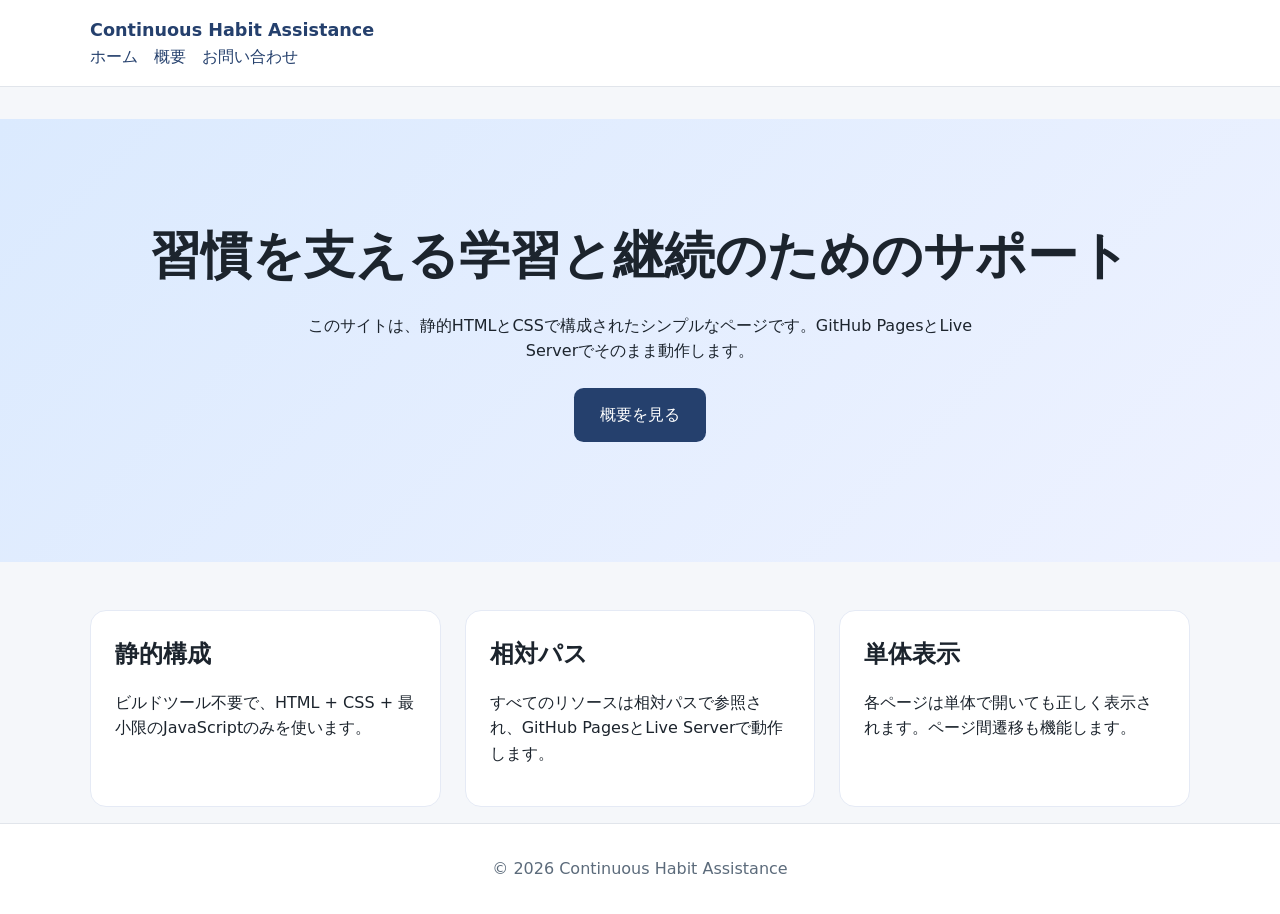
==== index.html @ 5aac6d76 "Add initial static site per README spec HTML + CSS と最小限の JS のみで構成される静的サイトの初期実装。 ホーム/概要/お問い合わせの 3 ページ" ====
<!DOCTYPE html>
<html lang="ja">
<head>
  <meta charset="UTF-8" />
  <meta name="viewport" content="width=device-width, initial-scale=1.0" />
  <title>Continuous Habit Assistance</title>
  <link rel="stylesheet" href="assets/css/style.css" />
</head>
<body>
  <header class="site-header">
    <div class="container">
      <a href="index.html" class="brand">Continuous Habit Assistance</a>
      <nav aria-label="サイト内ナビゲーション">
        <ul class="site-nav">
          <li><a href="index.html">ホーム</a></li>
          <li><a href="about.html">概要</a></li>
          <li><a href="contact.html">お問い合わせ</a></li>
        </ul>
      </nav>
    </div>
  </header>

  <main>
    <section class="hero">
      <div class="container">
        <h1>習慣を支える学習と継続のためのサポート</h1>
        <p>このサイトは、静的HTMLとCSSで構成されたシンプルなページです。GitHub PagesとLive Serverでそのまま動作します。</p>
        <p><a class="button" href="about.html">概要を見る</a></p>
      </div>
    </section>

    <section class="features container">
      <article>
        <h2>静的構成</h2>
        <p>ビルドツール不要で、HTML + CSS + 最小限のJavaScriptのみを使います。</p>
      </article>
      <article>
        <h2>相対パス</h2>
        <p>すべてのリソースは相対パスで参照され、GitHub PagesとLive Serverで動作します。</p>
      </article>
      <article>
        <h2>単体表示</h2>
        <p>各ページは単体で開いても正しく表示されます。ページ間遷移も機能します。</p>
      </article>
    </section>
  </main>

  <footer>
    <div class="container">
      <p>&copy; 2026 Continuous Habit Assistance</p>
    </div>
  </footer>

  <script src="assets/js/main.js"></script>
</body>
</html>
---- assets/css/style.css ----
/* 共通スタイル */
:root {
  color-scheme: light;
  font-family: "Segoe UI", system-ui, sans-serif;
  line-height: 1.6;
  background-color: #f5f7fa;
  color: #1c242d;
}

* {
  box-sizing: border-box;
}

body {
  margin: 0;
}

img,
svg {
  max-width: 100%;
  height: auto;
}

.container {
  width: min(1100px, calc(100% - 2rem));
  margin: 0 auto;
  padding: 1rem 0;
}

.site-header {
  background-color: #ffffff;
  border-bottom: 1px solid #e1e5eb;
}

.brand {
  display: inline-block;
  font-weight: 700;
  text-decoration: none;
  color: #25406d;
  font-size: 1.1rem;
}

.site-nav {
  list-style: none;
  display: flex;
  gap: 1rem;
  margin: 0;
  padding: 0;
}

.site-nav a {
  text-decoration: none;
  color: #25406d;
}

.site-nav a:hover,
.site-nav a:focus-visible {
  text-decoration: underline;
}

.hero {
  background: linear-gradient(135deg, #dbeafe 0%, #eef2ff 100%);
  padding: 5rem 0;
  text-align: center;
}

.hero h1 {
  margin: 0 0 1rem;
  font-size: clamp(2rem, 4vw, 3.5rem);
}

.hero p {
  margin: 0 auto 1.5rem;
  max-width: 44rem;
}

.button {
  display: inline-block;
  padding: 0.9rem 1.6rem;
  background-color: #25406d;
  color: #ffffff;
  border-radius: 0.6rem;
  text-decoration: none;
}

.button:hover,
.button:focus-visible {
  background-color: #1b3255;
}

.features {
  display: grid;
  gap: 1.5rem;
  grid-template-columns: repeat(auto-fit, minmax(220px, 1fr));
}

.features article {
  background-color: #ffffff;
  padding: 1.5rem;
  border-radius: 1rem;
  border: 1px solid #e5eaf5;
}

footer {
  background-color: #ffffff;
  border-top: 1px solid #e1e5eb;
}

footer p {
  margin: 0;
  padding: 1rem 0;
  text-align: center;
  color: #5c6b7b;
}

main section {
  margin-block: 2rem;
}

h1,
h2,
p,
ul,
address {
  margin: 0 0 1rem;
}

ul {
  padding-left: 1.25rem;
}

@media (max-width: 640px) {
  .site-nav {
    flex-direction: column;
    gap: 0.75rem;
  }
}
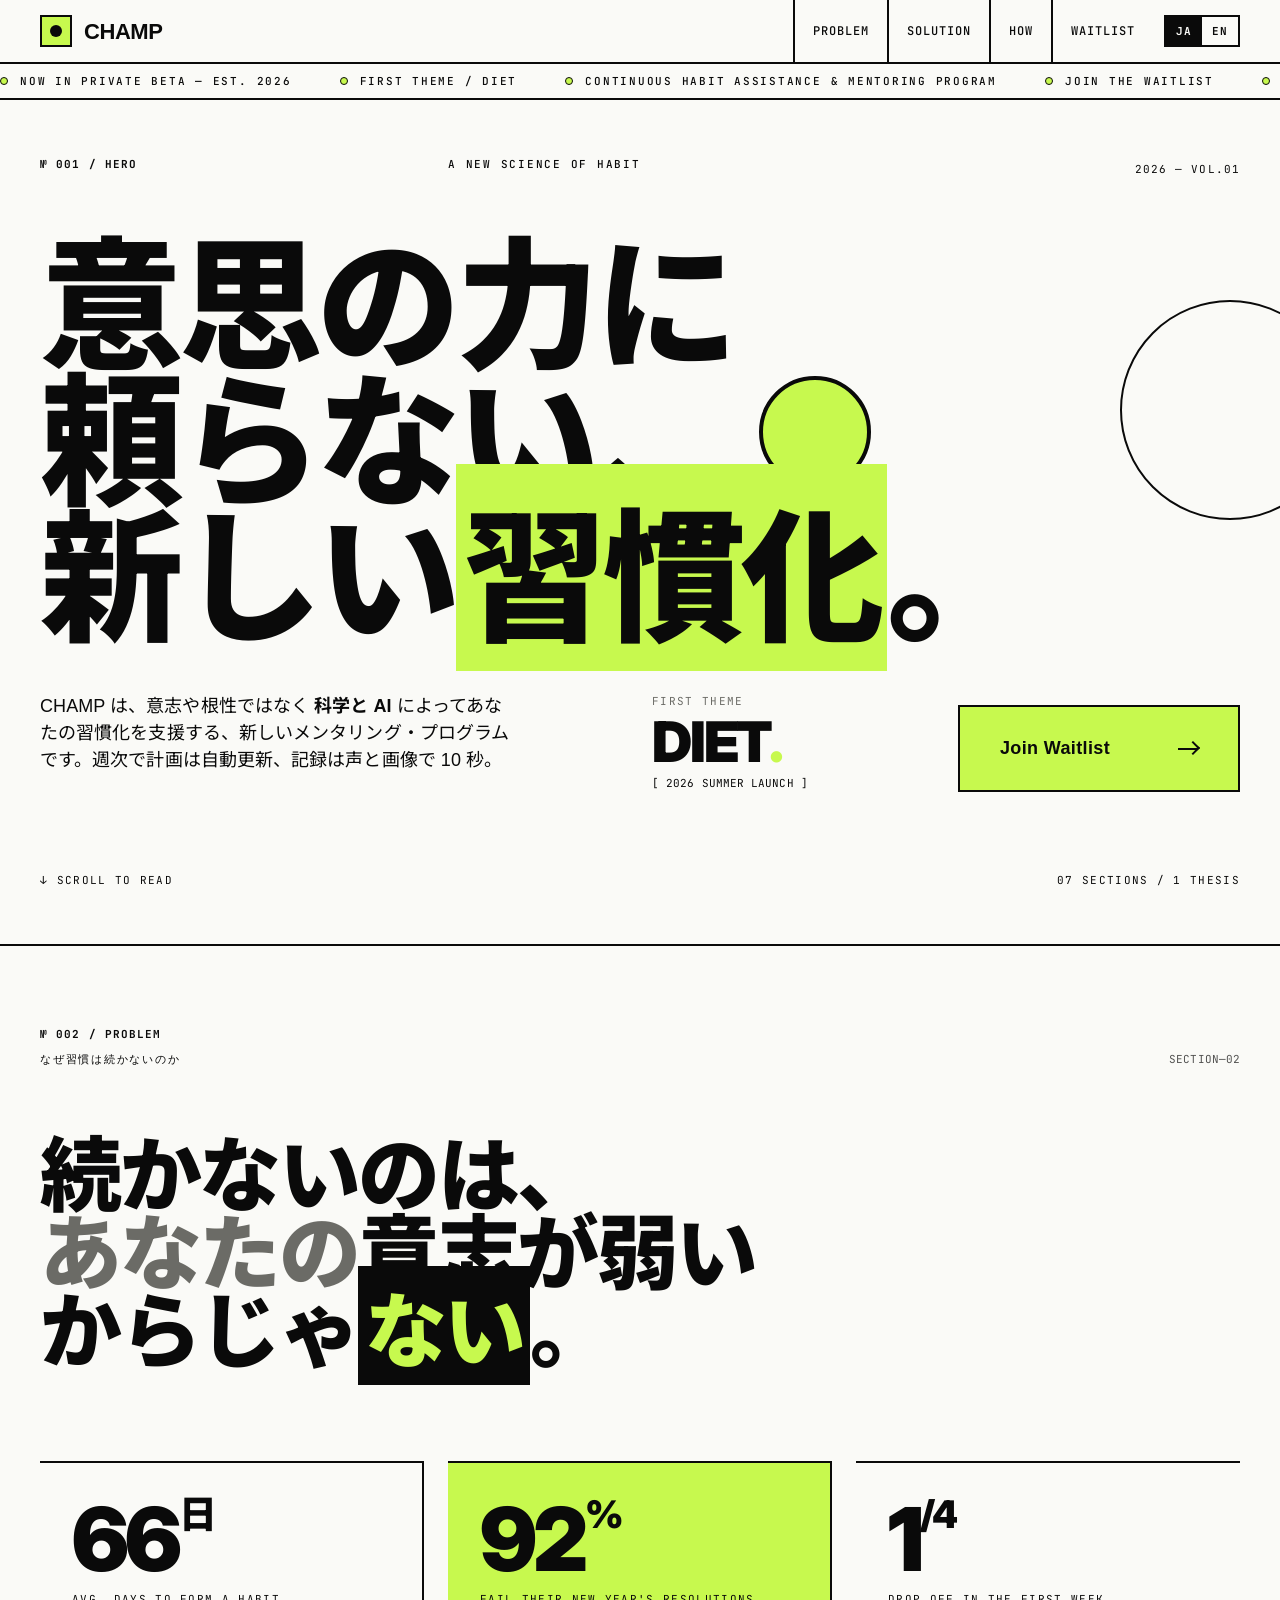
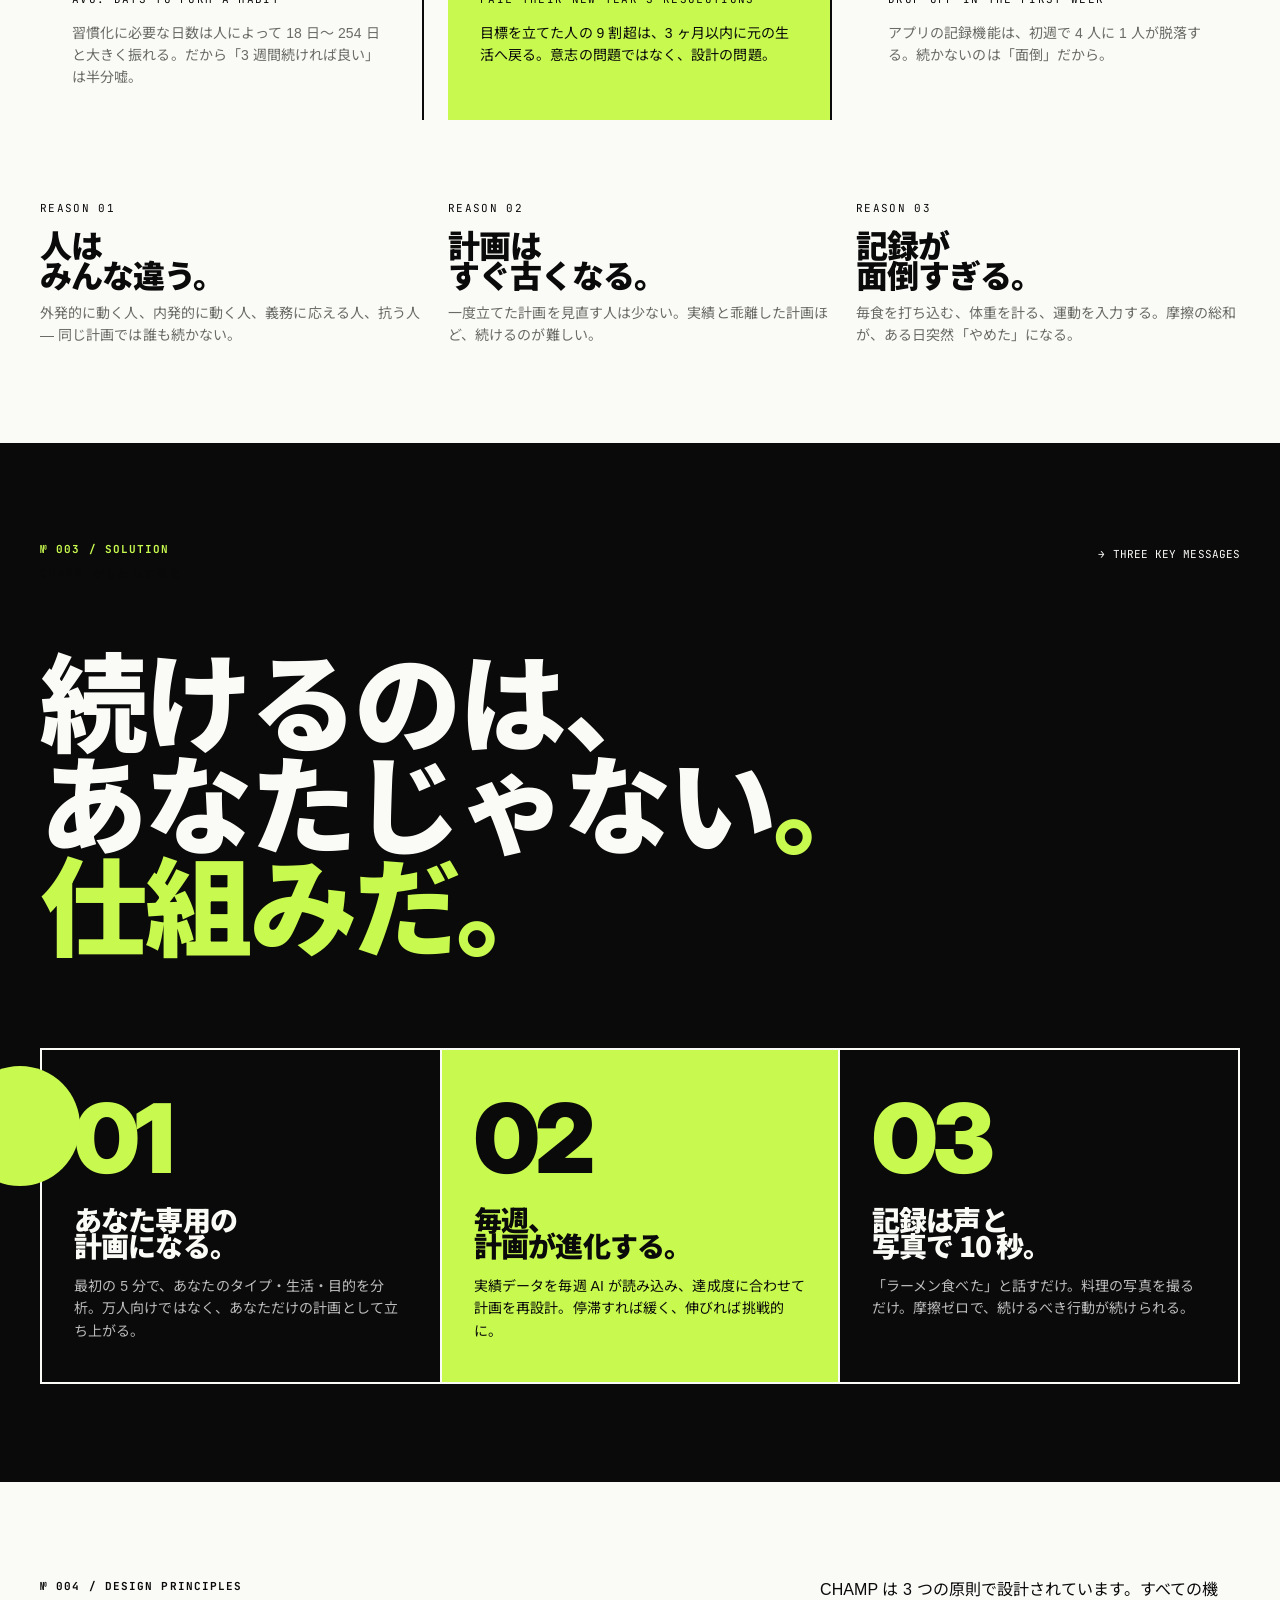
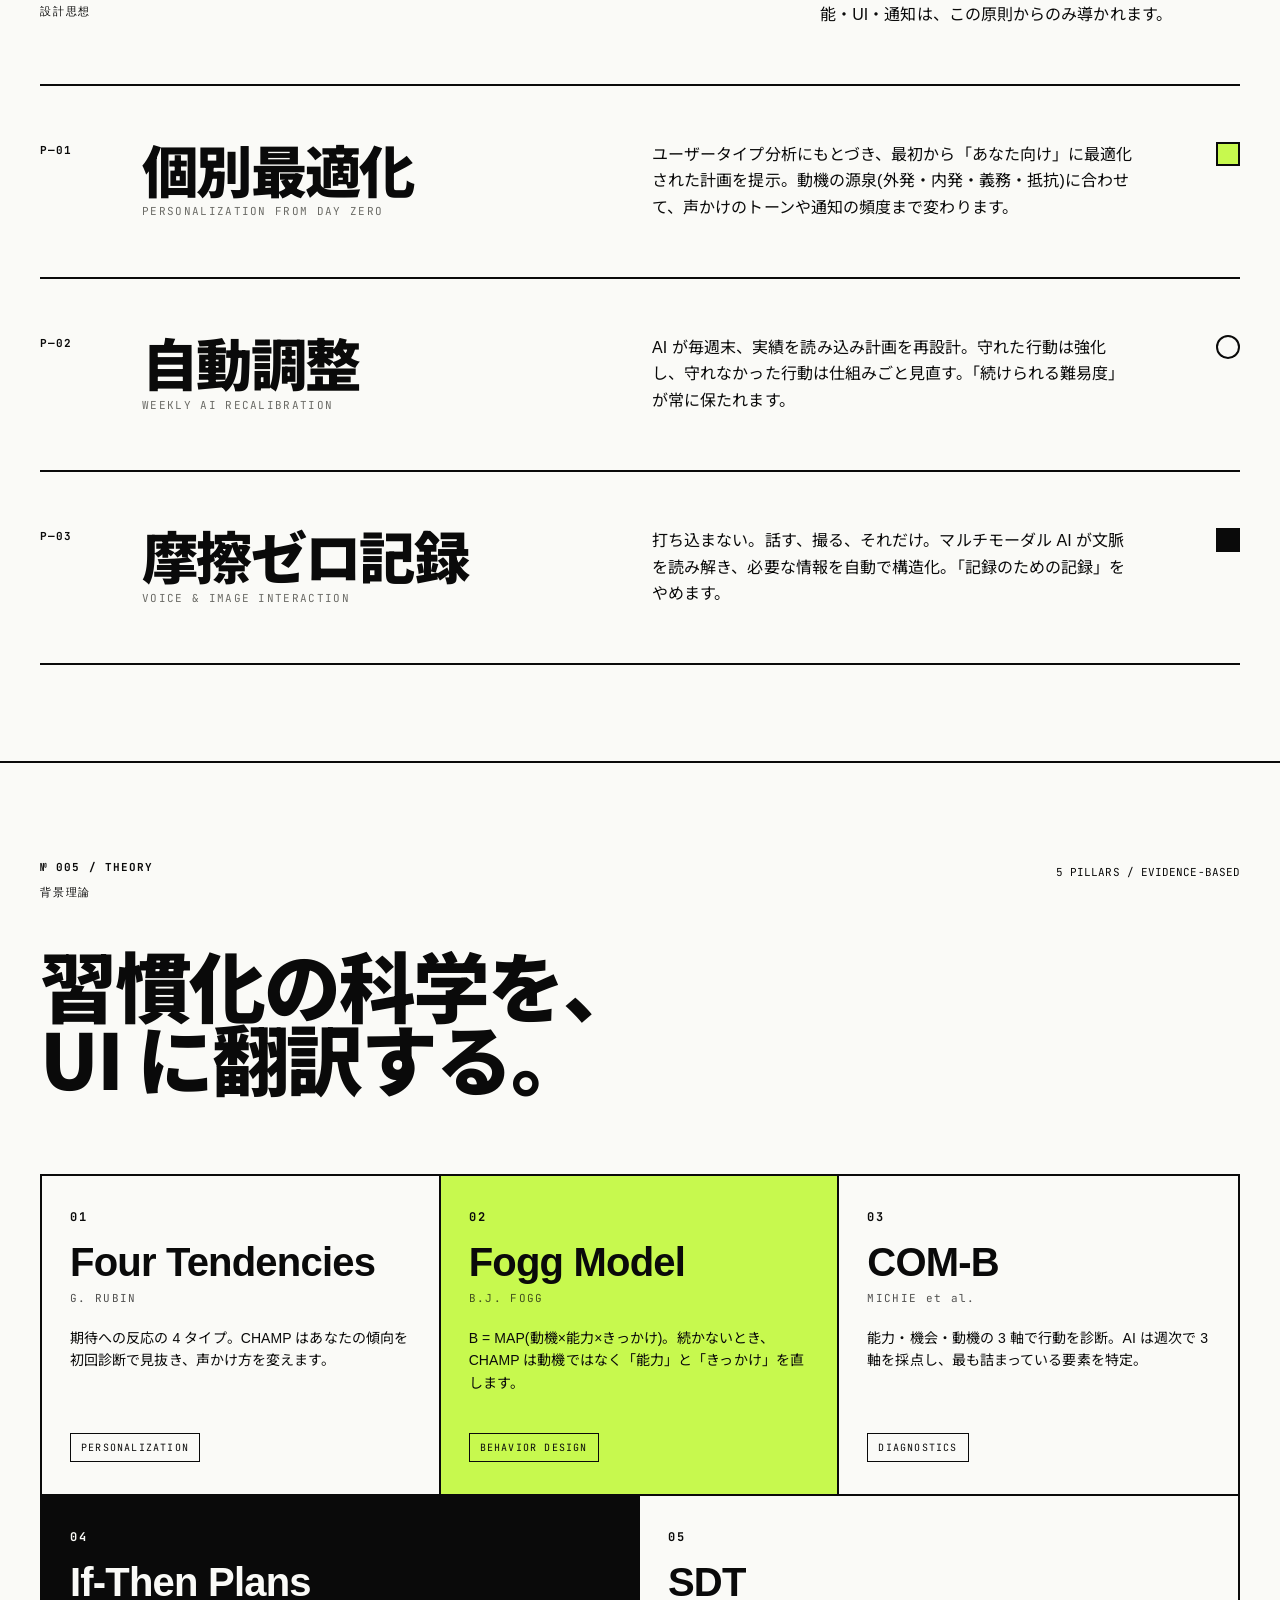
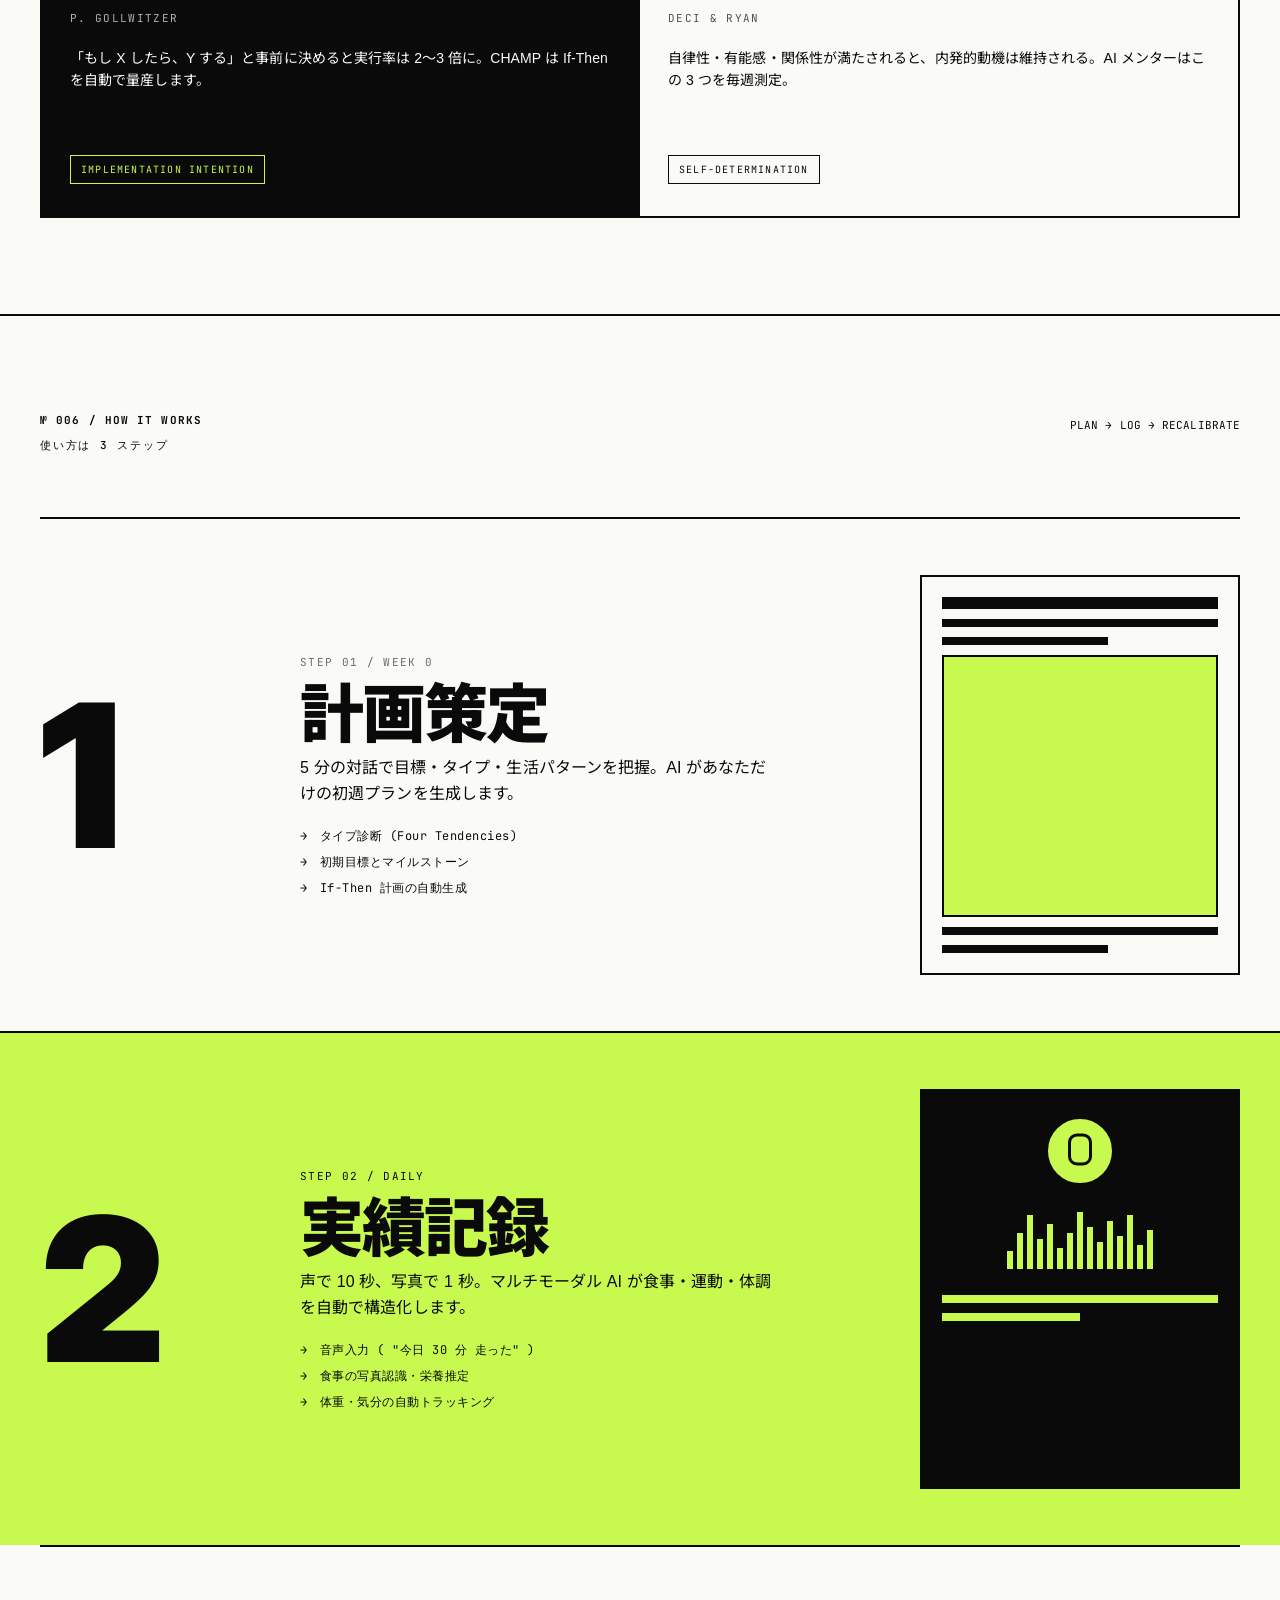
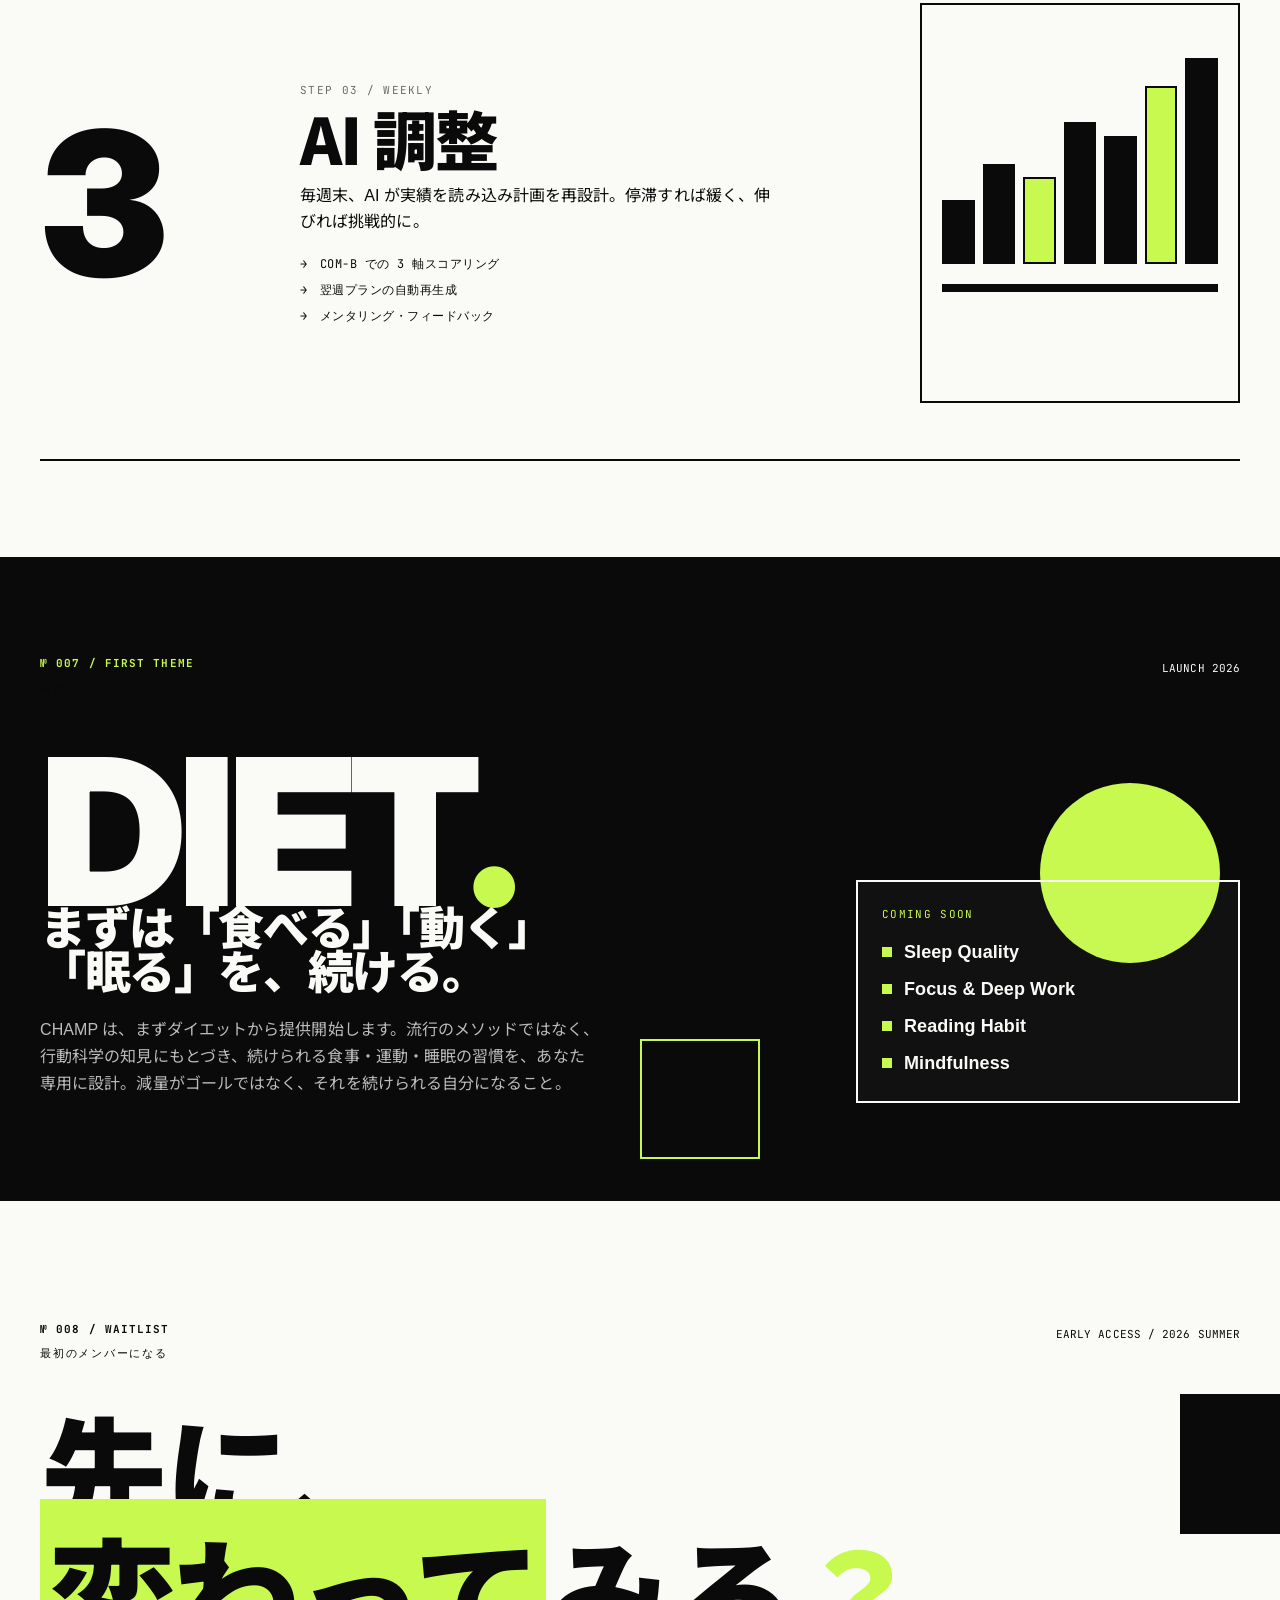
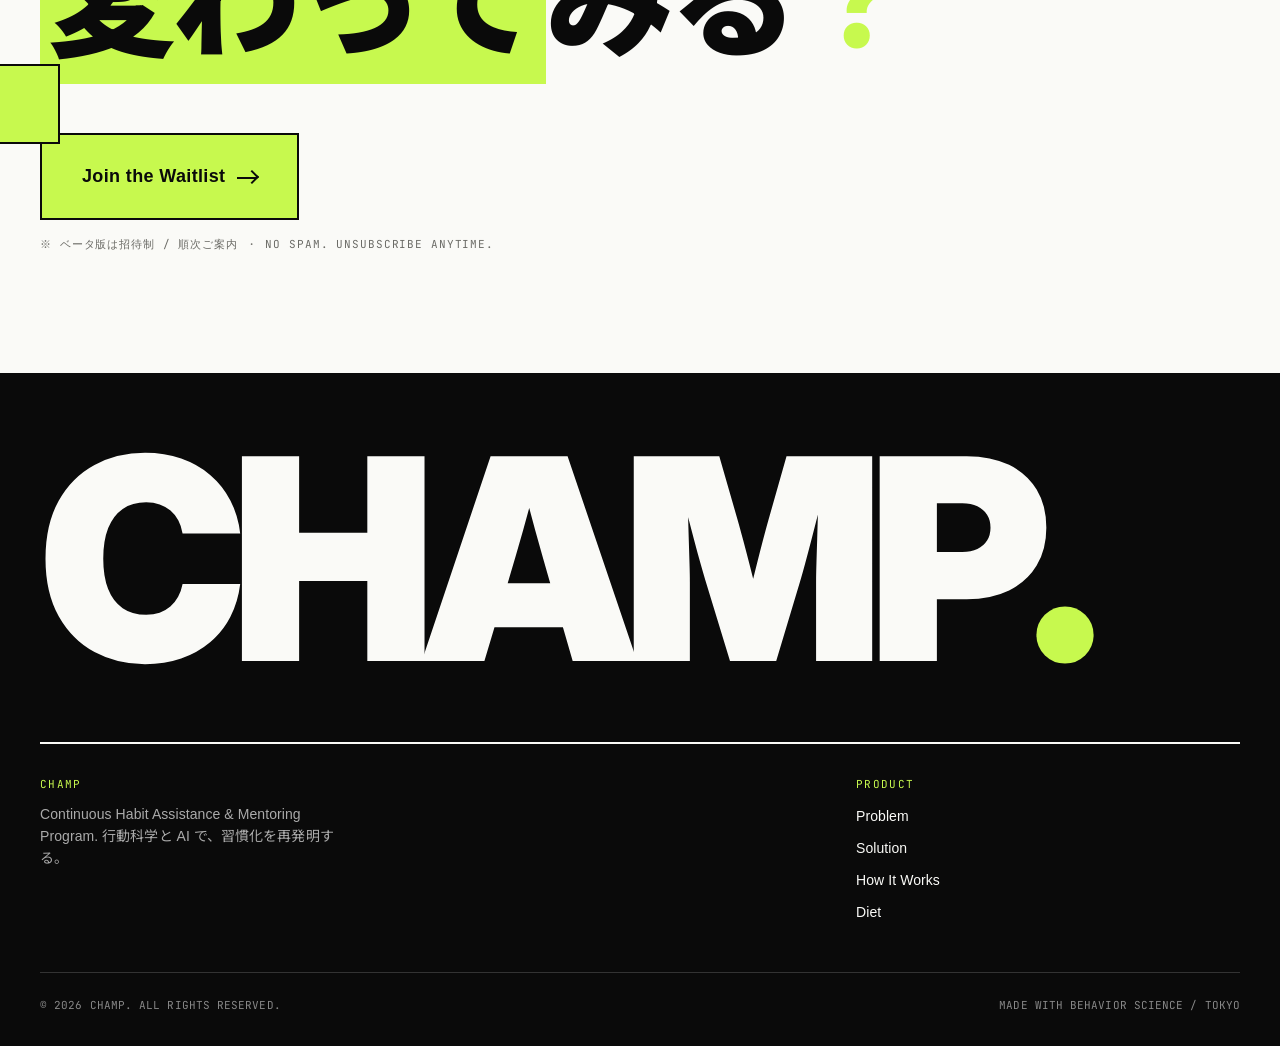
==== commit 055c4bdb: "feat: implement Japanese landing page CHAMP ティザーサイト JA 版 (index.html) と共通アセットを実装。 design-handoff/CHA" ====
--- a/index.html
+++ b/index.html
@@ -1,56 +1,619 @@
 <!DOCTYPE html>
 <html lang="ja">
 <head>
-  <meta charset="UTF-8" />
-  <meta name="viewport" content="width=device-width, initial-scale=1.0" />
-  <title>Continuous Habit Assistance</title>
-  <link rel="stylesheet" href="assets/css/style.css" />
+<meta charset="UTF-8" />
+<meta name="viewport" content="width=device-width, initial-scale=1.0" />
+<title>CHAMP — Continuous Habit Assistance & Mentoring Program</title>
+<meta name="description" content="意思の力に頼らずに習慣を継続する。あなたのタイプを分析し、AIが計画を伴走するメンタリングアプリ CHAMP のウェイティングリスト受付中。" />
+
+<!-- Open Graph -->
+<meta property="og:type" content="website" />
+<meta property="og:title" content="CHAMP — Continuous Habit Assistance & Mentoring Program" />
+<meta property="og:description" content="意思の力に頼らずに習慣を継続する。あなたのタイプを分析し、AIが計画を伴走するメンタリングアプリ CHAMP のウェイティングリスト受付中。" />
+<meta property="og:url" content="https://fwipin.github.io/ContinuousHabitAssistance-MentoringProgram/" />
+<meta property="og:site_name" content="CHAMP" />
+<meta property="og:locale" content="ja_JP" />
+<meta property="og:locale:alternate" content="en_US" />
+<!-- og:image: TBD (Heroビジュアルから派生で後日追加) -->
+
+<link rel="preconnect" href="https://fonts.googleapis.com">
+<link rel="preconnect" href="https://fonts.gstatic.com" crossorigin>
+<link href="https://fonts.googleapis.com/css2?family=Inter:wght@400;500;700;900&family=JetBrains+Mono:wght@400;500;700&family=Noto+Sans+JP:wght@400;500;700;900&display=swap" rel="stylesheet">
+<link rel="stylesheet" href="assets/css/styles.css" />
 </head>
 <body>
-  <header class="site-header">
-    <div class="container">
-      <a href="index.html" class="brand">Continuous Habit Assistance</a>
-      <nav aria-label="サイト内ナビゲーション">
-        <ul class="site-nav">
-          <li><a href="index.html">ホーム</a></li>
-          <li><a href="about.html">概要</a></li>
-          <li><a href="contact.html">お問い合わせ</a></li>
-        </ul>
-      </nav>
-    </div>
-  </header>
-
-  <main>
-    <section class="hero">
-      <div class="container">
-        <h1>習慣を支える学習と継続のためのサポート</h1>
-        <p>このサイトは、静的HTMLとCSSで構成されたシンプルなページです。GitHub PagesとLive Serverでそのまま動作します。</p>
-        <p><a class="button" href="about.html">概要を見る</a></p>
-      </div>
-    </section>
-
-    <section class="features container">
-      <article>
-        <h2>静的構成</h2>
-        <p>ビルドツール不要で、HTML + CSS + 最小限のJavaScriptのみを使います。</p>
-      </article>
-      <article>
-        <h2>相対パス</h2>
-        <p>すべてのリソースは相対パスで参照され、GitHub PagesとLive Serverで動作します。</p>
-      </article>
-      <article>
-        <h2>単体表示</h2>
-        <p>各ページは単体で開いても正しく表示されます。ページ間遷移も機能します。</p>
-      </article>
-    </section>
-  </main>
-
-  <footer>
-    <div class="container">
-      <p>&copy; 2026 Continuous Habit Assistance</p>
+
+<header class="site">
+  <div class="container">
+    <a href="#top" class="brand" style="text-decoration:none;color:inherit;">
+      <span class="brand-mark"></span>
+      <span class="brand-word">CHAMP</span>
+    </a>
+    <nav class="site">
+      <a href="#problem">Problem</a>
+      <a href="#solution">Solution</a>
+      <a href="#how">How</a>
+      <a href="#waitlist">Waitlist</a>
+      <div class="lang" role="group" aria-label="Language">
+        <a href="index.html" class="active" aria-current="page">JA</a>
+        <a href="en/index.html">EN</a>
+      </div>
+    </nav>
+  </div>
+</header>
+
+<main id="top">
+
+  <!-- Ticker -->
+  <div class="ticker">
+    <div class="ticker-track">
+      <span><span class="dot"></span>NOW IN PRIVATE BETA — EST. 2026</span>
+      <span><span class="dot"></span>FIRST THEME / DIET</span>
+      <span><span class="dot"></span>CONTINUOUS HABIT ASSISTANCE & MENTORING PROGRAM</span>
+      <span><span class="dot"></span>JOIN THE WAITLIST</span>
+      <span><span class="dot"></span>NO WILLPOWER REQUIRED</span>
+      <span><span class="dot"></span>NOW IN PRIVATE BETA — EST. 2026</span>
+      <span><span class="dot"></span>FIRST THEME / DIET</span>
+      <span><span class="dot"></span>CONTINUOUS HABIT ASSISTANCE & MENTORING PROGRAM</span>
+      <span><span class="dot"></span>JOIN THE WAITLIST</span>
+      <span><span class="dot"></span>NO WILLPOWER REQUIRED</span>
+    </div>
+  </div>
+
+  <!-- § 001 HERO -->
+  <section id="hero">
+    <div class="container" style="padding-top: 56px; padding-bottom: 56px; position: relative;">
+
+      <!-- meta row -->
+      <div class="grid12 reveal" style="margin-bottom: 48px;">
+        <div style="grid-column: 1 / span 4;" class="sec-num">№ 001 / HERO</div>
+        <div style="grid-column: 5 / span 4;" class="sec-label">A NEW SCIENCE OF HABIT</div>
+        <div style="grid-column: 9 / span 4; text-align: right;" class="mono">
+          <span style="font-size:11px; letter-spacing:0.1em;">2026 — VOL.01</span>
+        </div>
+      </div>
+
+      <!-- Massive type -->
+      <div class="grid12">
+        <h1 class="ja-display reveal delay-1" style="grid-column: 1 / span 12; font-size: clamp(64px, 11.2vw, 168px);">
+          意思の力に<br/>
+          <span style="display:inline-flex; align-items:center; gap: 0.18em;">
+            頼らない、
+            <span class="hero-shape" aria-hidden="true"></span>
+          </span><br/>
+          新しい<span style="color: var(--ink); background: var(--accent); padding: 0 0.05em;">習慣化</span>。
+        </h1>
+      </div>
+
+      <!-- sub row -->
+      <div class="grid12" style="margin-top: 56px;">
+        <div style="grid-column: 1 / span 5;" class="reveal delay-2">
+          <p style="font-size: 18px; line-height: 1.5; max-width: 480px;">
+            CHAMP は、意志や根性ではなく <strong>科学と AI</strong> によってあなたの習慣化を支援する、新しいメンタリング・プログラムです。週次で計画は自動更新、記録は声と画像で 10 秒。
+          </p>
+        </div>
+        <div style="grid-column: 7 / span 3;" class="reveal delay-3">
+          <div class="mono" style="font-size: 11px; letter-spacing: 0.12em; text-transform: uppercase; color: var(--muted); margin-bottom: 8px;">FIRST THEME</div>
+          <div class="display" style="font-size: 56px; line-height: 0.9;">DIET<span style="color:var(--accent)">.</span></div>
+          <div class="mono" style="font-size:11px; margin-top: 8px;">[ 2026 SUMMER LAUNCH ]</div>
+        </div>
+        <div style="grid-column: 10 / span 3; display: flex; align-items: flex-end;" class="reveal delay-4">
+          <a href="#waitlist" class="btn primary lg" style="width: 100%; justify-content: space-between;">
+            Join Waitlist <span class="arrow"></span>
+          </a>
+        </div>
+      </div>
+
+      <!-- bottom marker line -->
+      <div style="margin-top: 80px; display: flex; justify-content: space-between; align-items: center;" class="reveal">
+        <div class="mono" style="font-size:11px; letter-spacing:0.12em;">↓ SCROLL TO READ</div>
+        <div class="mono" style="font-size:11px; letter-spacing:0.12em;">07 SECTIONS / 1 THESIS</div>
+      </div>
+
+      <!-- floating accent shapes (parallax) -->
+      <div class="parallax-shape shape-circle" data-speed="-0.15" style="position:absolute; right: -60px; top: 200px; width: 220px; height: 220px;"></div>
+    </div>
+  </section>
+
+  <!-- § 002 PROBLEM -->
+  <section id="problem">
+    <div class="container" style="padding-top: 80px; padding-bottom: 96px;">
+
+      <div class="grid12 reveal" style="margin-bottom: 64px;">
+        <div style="grid-column: 1 / span 6;">
+          <div class="sec-num">№ 002 / PROBLEM</div>
+          <div style="margin-top: 8px;" class="sec-label">なぜ習慣は続かないのか</div>
+        </div>
+        <div style="grid-column: 7 / span 6; display:flex; justify-content:flex-end; align-items:flex-end;">
+          <div class="mono" style="font-size:11px; opacity:0.7;">SECTION—02</div>
+        </div>
+      </div>
+
+      <div class="grid12">
+        <h2 class="ja-display reveal" style="grid-column: 1 / span 9; font-size: clamp(40px, 6.4vw, 96px);">
+          続かないのは、<br/>
+          <span style="color: var(--muted);">あなたの</span>意志が弱い<br/>
+          からじゃ<span style="background:var(--ink); color:var(--accent); padding: 0 0.08em;">ない</span>。
+        </h2>
+      </div>
+
+      <!-- 3 stat cards -->
+      <div class="grid12" style="margin-top: 96px; row-gap: 0;">
+        <div style="grid-column: 1 / span 4; padding: 32px; border-top: 2px solid var(--line); border-right: 2px solid var(--line);" class="reveal">
+          <div class="display" style="font-size: 88px; line-height: 1;">66<span style="font-size: 38px; vertical-align: top;">日</span></div>
+          <div class="mono" style="font-size: 11px; letter-spacing: 0.12em; margin-top: 8px;">AVG. DAYS TO FORM A HABIT</div>
+          <p style="margin-top: 16px; font-size: 14px; line-height: 1.55; color: var(--muted);">
+            習慣化に必要な日数は人によって 18 日〜 254 日と大きく振れる。だから「3 週間続ければ良い」は半分嘘。
+          </p>
+        </div>
+        <div style="grid-column: 5 / span 4; padding: 32px; border-top: 2px solid var(--line); border-right: 2px solid var(--line); background: var(--accent);" class="reveal delay-1">
+          <div class="display" style="font-size: 88px; line-height: 1;">92<span style="font-size: 38px; vertical-align: top;">%</span></div>
+          <div class="mono" style="font-size: 11px; letter-spacing: 0.12em; margin-top: 8px;">FAIL THEIR NEW YEAR'S RESOLUTIONS</div>
+          <p style="margin-top: 16px; font-size: 14px; line-height: 1.55; color: var(--ink);">
+            目標を立てた人の 9 割超は、3 ヶ月以内に元の生活へ戻る。意志の問題ではなく、設計の問題。
+          </p>
+        </div>
+        <div style="grid-column: 9 / span 4; padding: 32px; border-top: 2px solid var(--line);" class="reveal delay-2">
+          <div class="display" style="font-size: 88px; line-height: 1;">1<span style="font-size: 38px; vertical-align: top;">/4</span></div>
+          <div class="mono" style="font-size: 11px; letter-spacing: 0.12em; margin-top: 8px;">DROP OFF IN THE FIRST WEEK</div>
+          <p style="margin-top: 16px; font-size: 14px; line-height: 1.55; color: var(--muted);">
+            アプリの記録機能は、初週で 4 人に 1 人が脱落する。続かないのは「面倒」だから。
+          </p>
+        </div>
+      </div>
+
+      <!-- 3 reasons block -->
+      <div class="grid12" style="margin-top: 80px;">
+        <div style="grid-column: 1 / span 4;" class="reveal">
+          <div class="mono" style="font-size: 11px; letter-spacing: 0.12em;">REASON 01</div>
+          <h3 class="ja-display" style="font-size: 32px; margin-top: 12px;">人は<br/>みんな違う。</h3>
+          <p style="margin-top: 12px; font-size: 14px; line-height: 1.6; color: var(--muted);">
+            外発的に動く人、内発的に動く人、義務に応える人、抗う人 — 同じ計画では誰も続かない。
+          </p>
+        </div>
+        <div style="grid-column: 5 / span 4;" class="reveal delay-1">
+          <div class="mono" style="font-size: 11px; letter-spacing: 0.12em;">REASON 02</div>
+          <h3 class="ja-display" style="font-size: 32px; margin-top: 12px;">計画は<br/>すぐ古くなる。</h3>
+          <p style="margin-top: 12px; font-size: 14px; line-height: 1.6; color: var(--muted);">
+            一度立てた計画を見直す人は少ない。実績と乖離した計画ほど、続けるのが難しい。
+          </p>
+        </div>
+        <div style="grid-column: 9 / span 4;" class="reveal delay-2">
+          <div class="mono" style="font-size: 11px; letter-spacing: 0.12em;">REASON 03</div>
+          <h3 class="ja-display" style="font-size: 32px; margin-top: 12px;">記録が<br/>面倒すぎる。</h3>
+          <p style="margin-top: 12px; font-size: 14px; line-height: 1.6; color: var(--muted);">
+            毎食を打ち込む、体重を計る、運動を入力する。摩擦の総和が、ある日突然「やめた」になる。
+          </p>
+        </div>
+      </div>
+
+    </div>
+  </section>
+
+  <!-- § 003 SOLUTION -->
+  <section id="solution" style="background: var(--ink); color: var(--bg);">
+    <div class="container" style="padding-top: 96px; padding-bottom: 96px; position: relative;">
+
+      <div class="grid12 reveal" style="margin-bottom: 64px;">
+        <div style="grid-column: 1 / span 6;">
+          <div class="sec-num" style="color: var(--accent);">№ 003 / SOLUTION</div>
+          <div style="margin-top: 8px;" class="sec-label">CHAMP がもたらす変化</div>
+        </div>
+        <div style="grid-column: 7 / span 6; text-align: right;">
+          <span class="mono" style="font-size:11px;">→ THREE KEY MESSAGES</span>
+        </div>
+      </div>
+
+      <div class="grid12">
+        <h2 class="ja-display reveal" style="grid-column: 1 / span 12; font-size: clamp(48px, 8.4vw, 128px); color: var(--bg);">
+          続けるのは、<br/>
+          あなたじゃない<span style="color:var(--accent);">。</span><br/>
+          <span style="color: var(--accent);">仕組みだ。</span>
+        </h2>
+      </div>
+
+      <div class="grid12" style="margin-top: 96px; gap: 0;">
+        <div style="grid-column: 1 / span 4; padding: 40px 32px; border: 2px solid var(--bg); border-right: 0;" class="reveal">
+          <div class="display" style="font-size: 96px; line-height: 1; color: var(--accent);">01</div>
+          <h3 class="ja-display" style="font-size: 28px; margin-top: 20px;">あなた専用の<br/>計画になる。</h3>
+          <p style="margin-top: 16px; font-size: 14px; line-height: 1.6; color: #BBB;">
+            最初の 5 分で、あなたのタイプ・生活・目的を分析。万人向けではなく、あなただけの計画として立ち上がる。
+          </p>
+        </div>
+        <div style="grid-column: 5 / span 4; padding: 40px 32px; border: 2px solid var(--bg); background: var(--accent); color: var(--ink);" class="reveal delay-1">
+          <div class="display" style="font-size: 96px; line-height: 1; color: var(--ink);">02</div>
+          <h3 class="ja-display" style="font-size: 28px; margin-top: 20px;">毎週、<br/>計画が進化する。</h3>
+          <p style="margin-top: 16px; font-size: 14px; line-height: 1.6; color: var(--ink);">
+            実績データを毎週 AI が読み込み、達成度に合わせて計画を再設計。停滞すれば緩く、伸びれば挑戦的に。
+          </p>
+        </div>
+        <div style="grid-column: 9 / span 4; padding: 40px 32px; border: 2px solid var(--bg); border-left: 0;" class="reveal delay-2">
+          <div class="display" style="font-size: 96px; line-height: 1; color: var(--accent);">03</div>
+          <h3 class="ja-display" style="font-size: 28px; margin-top: 20px;">記録は声と<br/>写真で 10 秒。</h3>
+          <p style="margin-top: 16px; font-size: 14px; line-height: 1.6; color: #BBB;">
+            「ラーメン食べた」と話すだけ。料理の写真を撮るだけ。摩擦ゼロで、続けるべき行動が続けられる。
+          </p>
+        </div>
+      </div>
+
+      <div class="parallax-shape shape-disc" data-speed="0.12" style="position:absolute; left: -40px; top: 60%; width: 120px; height: 120px; background: var(--accent);"></div>
+    </div>
+  </section>
+
+  <!-- § 004 DESIGN PRINCIPLES -->
+  <section id="principles">
+    <div class="container" style="padding-top: 96px; padding-bottom: 96px;">
+
+      <div class="grid12 reveal" style="margin-bottom: 56px;">
+        <div style="grid-column: 1 / span 6;">
+          <div class="sec-num">№ 004 / DESIGN PRINCIPLES</div>
+          <div style="margin-top: 8px;" class="sec-label">設計思想</div>
+        </div>
+        <div style="grid-column: 8 / span 5;">
+          <p style="font-size: 16px; line-height: 1.55; max-width: 420px; margin-left:auto;">
+            CHAMP は 3 つの原則で設計されています。すべての機能・UI・通知は、この原則からのみ導かれます。
+          </p>
+        </div>
+      </div>
+
+      <!-- principle cards -->
+      <div class="grid12" style="row-gap: 0;">
+
+        <article style="grid-column: 1 / span 12; border-top: 2px solid var(--line); padding: 56px 0;" class="reveal principle-row">
+          <div class="grid12">
+            <div style="grid-column: 1 / span 1;" class="sec-num">P—01</div>
+            <div style="grid-column: 2 / span 4;">
+              <h3 class="ja-display" style="font-size: clamp(32px, 4.4vw, 64px);">個別最適化</h3>
+              <div class="mono" style="font-size: 11px; letter-spacing: 0.12em; margin-top: 8px; color: var(--muted);">PERSONALIZATION FROM DAY ZERO</div>
+            </div>
+            <div style="grid-column: 7 / span 5;">
+              <p style="font-size: 16px; line-height: 1.65;">
+                ユーザータイプ分析にもとづき、最初から「あなた向け」に最適化された計画を提示。動機の源泉(外発・内発・義務・抵抗)に合わせて、声かけのトーンや通知の頻度まで変わります。
+              </p>
+            </div>
+            <div style="grid-column: 12; display:flex; align-items:flex-start; justify-content:flex-end;">
+              <div style="width: 24px; height: 24px; background: var(--accent); border: 2px solid var(--ink);"></div>
+            </div>
+          </div>
+        </article>
+
+        <article style="grid-column: 1 / span 12; border-top: 2px solid var(--line); padding: 56px 0; background: var(--bg);" class="reveal principle-row">
+          <div class="grid12">
+            <div style="grid-column: 1 / span 1;" class="sec-num">P—02</div>
+            <div style="grid-column: 2 / span 4;">
+              <h3 class="ja-display" style="font-size: clamp(32px, 4.4vw, 64px);">自動調整</h3>
+              <div class="mono" style="font-size: 11px; letter-spacing: 0.12em; margin-top: 8px; color: var(--muted);">WEEKLY AI RECALIBRATION</div>
+            </div>
+            <div style="grid-column: 7 / span 5;">
+              <p style="font-size: 16px; line-height: 1.65;">
+                AI が毎週末、実績を読み込み計画を再設計。守れた行動は強化し、守れなかった行動は仕組みごと見直す。「続けられる難易度」が常に保たれます。
+              </p>
+            </div>
+            <div style="grid-column: 12; display:flex; align-items:flex-start; justify-content:flex-end;">
+              <div style="width: 24px; height: 24px; border: 2px solid var(--ink); border-radius: 50%;"></div>
+            </div>
+          </div>
+        </article>
+
+        <article style="grid-column: 1 / span 12; border-top: 2px solid var(--line); border-bottom: 2px solid var(--line); padding: 56px 0;" class="reveal principle-row">
+          <div class="grid12">
+            <div style="grid-column: 1 / span 1;" class="sec-num">P—03</div>
+            <div style="grid-column: 2 / span 4;">
+              <h3 class="ja-display" style="font-size: clamp(32px, 4.4vw, 64px);">摩擦ゼロ記録</h3>
+              <div class="mono" style="font-size: 11px; letter-spacing: 0.12em; margin-top: 8px; color: var(--muted);">VOICE & IMAGE INTERACTION</div>
+            </div>
+            <div style="grid-column: 7 / span 5;">
+              <p style="font-size: 16px; line-height: 1.65;">
+                打ち込まない。話す、撮る、それだけ。マルチモーダル AI が文脈を読み解き、必要な情報を自動で構造化。「記録のための記録」をやめます。
+              </p>
+            </div>
+            <div style="grid-column: 12; display:flex; align-items:flex-start; justify-content:flex-end;">
+              <div style="width: 24px; height: 24px; background: var(--ink);"></div>
+            </div>
+          </div>
+        </article>
+
+      </div>
+    </div>
+  </section>
+
+  <!-- § 005 THEORY -->
+  <section id="theory">
+    <div class="container" style="padding-top: 96px; padding-bottom: 96px;">
+
+      <div class="grid12 reveal" style="margin-bottom: 48px;">
+        <div style="grid-column: 1 / span 6;">
+          <div class="sec-num">№ 005 / THEORY</div>
+          <div style="margin-top: 8px;" class="sec-label">背景理論</div>
+        </div>
+        <div style="grid-column: 8 / span 5; text-align: right;">
+          <span class="mono" style="font-size:11px;">5 PILLARS / EVIDENCE-BASED</span>
+        </div>
+      </div>
+
+      <div class="grid12" style="margin-bottom: 80px;">
+        <h2 class="ja-display reveal" style="grid-column: 1 / span 10; font-size: clamp(40px, 6vw, 88px);">
+          習慣化の科学を、<br/>
+          UI に翻訳する。
+        </h2>
+      </div>
+
+      <!-- Theory grid: 5 pillars -->
+      <div class="theory-grid">
+        <article class="theory-card reveal">
+          <div class="theory-num mono">01</div>
+          <h4 class="theory-title">Four Tendencies</h4>
+          <div class="theory-author mono">G. RUBIN</div>
+          <p class="theory-body">期待への反応の 4 タイプ。CHAMP はあなたの傾向を初回診断で見抜き、声かけ方を変えます。</p>
+          <div class="theory-tag">PERSONALIZATION</div>
+        </article>
+
+        <article class="theory-card accent reveal delay-1">
+          <div class="theory-num mono">02</div>
+          <h4 class="theory-title">Fogg Model</h4>
+          <div class="theory-author mono">B.J. FOGG</div>
+          <p class="theory-body">B = MAP(動機×能力×きっかけ)。続かないとき、CHAMP は動機ではなく「能力」と「きっかけ」を直します。</p>
+          <div class="theory-tag">BEHAVIOR DESIGN</div>
+        </article>
+
+        <article class="theory-card reveal delay-2">
+          <div class="theory-num mono">03</div>
+          <h4 class="theory-title">COM-B</h4>
+          <div class="theory-author mono">MICHIE et al.</div>
+          <p class="theory-body">能力・機会・動機の 3 軸で行動を診断。AI は週次で 3 軸を採点し、最も詰まっている要素を特定。</p>
+          <div class="theory-tag">DIAGNOSTICS</div>
+        </article>
+
+        <article class="theory-card reveal delay-3">
+          <div class="theory-num mono">04</div>
+          <h4 class="theory-title">If-Then Plans</h4>
+          <div class="theory-author mono">P. GOLLWITZER</div>
+          <p class="theory-body">「もし X したら、Y する」と事前に決めると実行率は 2〜3 倍に。CHAMP は If-Then を自動で量産します。</p>
+          <div class="theory-tag">IMPLEMENTATION INTENTION</div>
+        </article>
+
+        <article class="theory-card dark reveal delay-4">
+          <div class="theory-num mono">05</div>
+          <h4 class="theory-title">SDT</h4>
+          <div class="theory-author mono">DECI & RYAN</div>
+          <p class="theory-body">自律性・有能感・関係性が満たされると、内発的動機は維持される。AI メンターはこの 3 つを毎週測定。</p>
+          <div class="theory-tag">SELF-DETERMINATION</div>
+        </article>
+
+      </div>
+    </div>
+  </section>
+
+  <!-- § 006 HOW IT WORKS -->
+  <section id="how">
+    <div class="container" style="padding-top: 96px; padding-bottom: 96px;">
+
+      <div class="grid12 reveal" style="margin-bottom: 64px;">
+        <div style="grid-column: 1 / span 6;">
+          <div class="sec-num">№ 006 / HOW IT WORKS</div>
+          <div style="margin-top: 8px;" class="sec-label">使い方は 3 ステップ</div>
+        </div>
+        <div style="grid-column: 8 / span 5; text-align: right;">
+          <span class="mono" style="font-size:11px;">PLAN → LOG → RECALIBRATE</span>
+        </div>
+      </div>
+
+      <div class="how-row">
+        <!-- Step 1 -->
+        <div class="how-step reveal">
+          <div class="how-num">
+            <span class="display" style="font-size: 200px; line-height: 0.8;">1</span>
+          </div>
+          <div class="how-body">
+            <div class="mono how-tag">STEP 01 / WEEK 0</div>
+            <h3 class="ja-display how-title">計画策定</h3>
+            <p class="how-text">5 分の対話で目標・タイプ・生活パターンを把握。AI があなただけの初週プランを生成します。</p>
+            <ul class="how-list">
+              <li>タイプ診断 (Four Tendencies)</li>
+              <li>初期目標とマイルストーン</li>
+              <li>If-Then 計画の自動生成</li>
+            </ul>
+          </div>
+          <div class="how-mock">
+            <div class="how-mock-frame">
+              <div class="how-mock-bar"></div>
+              <div class="how-mock-line"></div>
+              <div class="how-mock-line short"></div>
+              <div class="how-mock-block accent"></div>
+              <div class="how-mock-line"></div>
+              <div class="how-mock-line short"></div>
+            </div>
+          </div>
+        </div>
+
+        <!-- Step 2 -->
+        <div class="how-step reveal alt">
+          <div class="how-num">
+            <span class="display" style="font-size: 200px; line-height: 0.8;">2</span>
+          </div>
+          <div class="how-body">
+            <div class="mono how-tag">STEP 02 / DAILY</div>
+            <h3 class="ja-display how-title">実績記録</h3>
+            <p class="how-text">声で 10 秒、写真で 1 秒。マルチモーダル AI が食事・運動・体調を自動で構造化します。</p>
+            <ul class="how-list">
+              <li>音声入力 ( "今日 30 分 走った" )</li>
+              <li>食事の写真認識・栄養推定</li>
+              <li>体重・気分の自動トラッキング</li>
+            </ul>
+          </div>
+          <div class="how-mock">
+            <div class="how-mock-frame dark">
+              <div class="how-mock-mic"></div>
+              <div class="how-mock-wave">
+                <span></span><span></span><span></span><span></span><span></span><span></span><span></span><span></span><span></span><span></span><span></span><span></span><span></span><span></span><span></span>
+              </div>
+              <div class="how-mock-line light"></div>
+              <div class="how-mock-line light short"></div>
+            </div>
+          </div>
+        </div>
+
+        <!-- Step 3 -->
+        <div class="how-step reveal">
+          <div class="how-num">
+            <span class="display" style="font-size: 200px; line-height: 0.8;">3</span>
+          </div>
+          <div class="how-body">
+            <div class="mono how-tag">STEP 03 / WEEKLY</div>
+            <h3 class="ja-display how-title">AI 調整</h3>
+            <p class="how-text">毎週末、AI が実績を読み込み計画を再設計。停滞すれば緩く、伸びれば挑戦的に。</p>
+            <ul class="how-list">
+              <li>COM-B での 3 軸スコアリング</li>
+              <li>翌週プランの自動再生成</li>
+              <li>メンタリング・フィードバック</li>
+            </ul>
+          </div>
+          <div class="how-mock">
+            <div class="how-mock-frame">
+              <div class="how-mock-chart">
+                <div class="bar" style="height: 28%"></div>
+                <div class="bar" style="height: 44%"></div>
+                <div class="bar accent" style="height: 38%"></div>
+                <div class="bar" style="height: 62%"></div>
+                <div class="bar" style="height: 56%"></div>
+                <div class="bar accent" style="height: 78%"></div>
+                <div class="bar" style="height: 90%"></div>
+              </div>
+              <div class="how-mock-line"></div>
+            </div>
+          </div>
+        </div>
+      </div>
+
+    </div>
+  </section>
+
+  <!-- § 007 FIRST THEME: DIET -->
+  <section id="diet" style="background: var(--ink); color: var(--bg); overflow: hidden;">
+    <div class="container" style="padding-top: 96px; padding-bottom: 96px; position: relative;">
+
+      <div class="grid12 reveal" style="margin-bottom: 48px;">
+        <div style="grid-column: 1 / span 6;">
+          <div class="sec-num" style="color: var(--accent);">№ 007 / FIRST THEME</div>
+          <div style="margin-top: 8px;" class="sec-label">最初のテーマ</div>
+        </div>
+        <div style="grid-column: 8 / span 5; text-align: right;">
+          <span class="mono" style="font-size: 11px;">LAUNCH 2026</span>
+        </div>
+      </div>
+
+      <div class="grid12" style="position: relative; z-index: 2;">
+        <h2 class="display reveal" style="grid-column: 1 / span 12; font-size: clamp(80px, 16vw, 240px); color: var(--bg);">
+          DIET<span style="color: var(--accent);">.</span>
+        </h2>
+      </div>
+
+      <div class="grid12" style="margin-top: -40px; position: relative; z-index: 2;">
+        <div style="grid-column: 1 / span 7;" class="reveal delay-1">
+          <h3 class="ja-display" style="font-size: clamp(28px, 3.6vw, 48px); margin-top: 24px;">
+            まずは「食べる」「動く」<br/>
+            「眠る」を、続ける。
+          </h3>
+          <p style="margin-top: 24px; font-size: 16px; line-height: 1.7; max-width: 560px; color: #BBB;">
+            CHAMP は、まずダイエットから提供開始します。流行のメソッドではなく、行動科学の知見にもとづき、続けられる食事・運動・睡眠の習慣を、あなた専用に設計。減量がゴールではなく、それを続けられる自分になること。
+          </p>
+        </div>
+        <div style="grid-column: 9 / span 4;" class="reveal delay-2">
+          <div style="border: 2px solid var(--bg); padding: 24px; background: rgba(255,255,255,0.03);">
+            <div class="mono" style="font-size: 11px; letter-spacing: 0.12em; color: var(--accent); margin-bottom: 16px;">COMING SOON</div>
+            <ul style="list-style: none; padding: 0; display:flex; flex-direction:column; gap: 10px;">
+              <li class="next-theme"><span class="bullet"></span> Sleep Quality</li>
+              <li class="next-theme"><span class="bullet"></span> Focus & Deep Work</li>
+              <li class="next-theme"><span class="bullet"></span> Reading Habit</li>
+              <li class="next-theme"><span class="bullet"></span> Mindfulness</li>
+            </ul>
+          </div>
+        </div>
+      </div>
+
+      <div class="parallax-shape" data-speed="-0.18" style="position:absolute; right: 60px; top: 35%; width: 180px; height: 180px; background: var(--accent); border-radius: 50%; z-index: 1;"></div>
+      <div class="parallax-shape" data-speed="0.1" style="position:absolute; left: 50%; bottom: 40px; width: 120px; height: 120px; border: 2px solid var(--accent); z-index: 1;"></div>
+    </div>
+  </section>
+
+  <!-- § 008 WAITLIST CTA -->
+  <section id="waitlist">
+    <div class="container" style="padding-top: 120px; padding-bottom: 120px; position: relative;">
+
+      <div class="grid12 reveal" style="margin-bottom: 48px;">
+        <div style="grid-column: 1 / span 6;">
+          <div class="sec-num">№ 008 / WAITLIST</div>
+          <div style="margin-top: 8px;" class="sec-label">最初のメンバーになる</div>
+        </div>
+        <div style="grid-column: 8 / span 5; text-align: right;">
+          <span class="mono" style="font-size:11px;">EARLY ACCESS / 2026 SUMMER</span>
+        </div>
+      </div>
+
+      <div class="grid12">
+        <h2 class="ja-display reveal" style="grid-column: 1 / span 12; font-size: clamp(56px, 10vw, 160px);">
+          先に、<br/>
+          <span style="background: var(--accent); padding: 0 0.06em;">変わって</span>みる<span style="color:var(--accent);">？</span>
+        </h2>
+      </div>
+
+      <!-- Placeholder CTA — replace href with Google Form URL when ready -->
+      <div class="waitlist-cta reveal delay-1">
+        <a href="#waitlist-todo" class="btn primary lg">
+          Join the Waitlist <span class="arrow"></span>
+        </a>
+        <p class="waitlist-meta">※ ベータ版は招待制 / 順次ご案内 ・ NO SPAM. UNSUBSCRIBE ANYTIME.</p>
+      </div>
+
+      <div class="parallax-shape shape-square" data-speed="-0.1" style="position:absolute; left: -20px; top: 60%; width: 80px; height: 80px;"></div>
+      <div class="parallax-shape" data-speed="0.14" style="position:absolute; right: -40px; top: 25%; width: 140px; height: 140px; background: var(--ink);"></div>
+    </div>
+  </section>
+
+  <!-- FOOTER -->
+  <footer style="background: var(--ink); color: var(--bg);">
+    <div class="container" style="padding-top: 64px; padding-bottom: 32px;">
+
+      <div class="grid12" style="margin-bottom: 64px;">
+        <div style="grid-column: 1 / span 12;">
+          <div class="display" style="font-size: clamp(120px, 22vw, 320px); line-height: 0.85; letter-spacing: -0.05em;">
+            CHAMP<span style="color: var(--accent);">.</span>
+          </div>
+        </div>
+      </div>
+
+      <div class="grid12" style="border-top: 2px solid var(--bg); padding-top: 32px;">
+        <div style="grid-column: 1 / span 5;">
+          <div class="mono" style="font-size: 11px; letter-spacing: 0.12em; color: var(--accent); margin-bottom: 12px;">CHAMP</div>
+          <p style="font-size: 14px; line-height: 1.55; color: #AAA; max-width: 320px;">
+            Continuous Habit Assistance & Mentoring Program. 行動科学と AI で、習慣化を再発明する。
+          </p>
+        </div>
+        <div style="grid-column: 9 / span 4;">
+          <div class="mono" style="font-size: 11px; letter-spacing: 0.12em; color: var(--accent); margin-bottom: 12px;">PRODUCT</div>
+          <ul class="footer-list">
+            <li><a href="#problem">Problem</a></li>
+            <li><a href="#solution">Solution</a></li>
+            <li><a href="#how">How It Works</a></li>
+            <li><a href="#diet">Diet</a></li>
+          </ul>
+        </div>
+      </div>
+
+      <div class="grid12" style="margin-top: 48px; padding-top: 24px; border-top: 1px solid #333;">
+        <div class="mono" style="grid-column: 1 / span 6; font-size: 11px; color: #888;">
+          © 2026 CHAMP. ALL RIGHTS RESERVED.
+        </div>
+        <div class="mono" style="grid-column: 9 / span 4; text-align: right; font-size: 11px; color: #888;">
+          MADE WITH BEHAVIOR SCIENCE / TOKYO
+        </div>
+      </div>
     </div>
   </footer>
 
-  <script src="assets/js/main.js"></script>
+</main>
+
+<script src="assets/js/main.js"></script>
+
 </body>
 </html>
--- a/assets/css/styles.css
+++ b/assets/css/styles.css
@@ -0,0 +1,564 @@
+/* CHAMP teaser site — combined stylesheet */
+
+:root {
+  --bg: #FAFAF7;
+  --ink: #0A0A0A;
+  --muted: #6B6B66;
+  --line: #0A0A0A;
+  --accent: #C7F94E;
+  --grid-gap: 24px;
+}
+
+* { box-sizing: border-box; margin: 0; padding: 0; }
+
+html, body {
+  background: var(--bg);
+  color: var(--ink);
+  font-family: 'Helvetica Neue', 'Helvetica', 'Inter', 'Noto Sans JP', sans-serif;
+  -webkit-font-smoothing: antialiased;
+  overflow-x: hidden;
+}
+
+body {
+  font-size: 16px;
+  line-height: 1.5;
+  letter-spacing: 0.005em;
+}
+
+::selection { background: var(--accent); color: var(--ink); }
+
+.mono { font-family: 'JetBrains Mono', ui-monospace, monospace; }
+.display {
+  font-family: 'Helvetica Neue', 'Inter', 'Noto Sans JP', sans-serif;
+  font-weight: 900;
+  letter-spacing: -0.04em;
+  line-height: 0.86;
+}
+.ja-display {
+  font-family: 'Noto Sans JP', 'Helvetica Neue', sans-serif;
+  font-weight: 900;
+  letter-spacing: -0.03em;
+  line-height: 0.95;
+}
+
+/* ---- Layout primitives ---- */
+.container {
+  width: 100%;
+  max-width: 1440px;
+  margin: 0 auto;
+  padding: 0 40px;
+}
+.grid12 {
+  display: grid;
+  grid-template-columns: repeat(12, 1fr);
+  gap: var(--grid-gap);
+}
+.border-t { border-top: 2px solid var(--line); }
+.border-b { border-bottom: 2px solid var(--line); }
+.border-l { border-left: 2px solid var(--line); }
+.border-r { border-right: 2px solid var(--line); }
+.border-2 { border: 2px solid var(--line); }
+
+/* ---- Header ---- */
+header.site {
+  position: fixed;
+  top: 0; left: 0; right: 0;
+  background: var(--bg);
+  border-bottom: 2px solid var(--line);
+  z-index: 100;
+  height: 64px;
+  display: flex;
+  align-items: center;
+}
+header.site .container {
+  display: flex;
+  align-items: center;
+  justify-content: space-between;
+  height: 100%;
+}
+.brand {
+  display: flex;
+  align-items: center;
+  gap: 12px;
+  height: 100%;
+}
+.brand-mark {
+  width: 32px; height: 32px;
+  border: 2px solid var(--ink);
+  background: var(--accent);
+  position: relative;
+}
+.brand-mark::after {
+  content: "";
+  position: absolute;
+  width: 12px; height: 12px;
+  background: var(--ink);
+  top: 50%; left: 50%;
+  transform: translate(-50%, -50%);
+  border-radius: 50%;
+}
+.brand-word {
+  font-family: 'Helvetica Neue', sans-serif;
+  font-weight: 900;
+  font-size: 22px;
+  letter-spacing: -0.02em;
+}
+nav.site {
+  display: flex;
+  align-items: center;
+  gap: 0;
+  height: 100%;
+}
+nav.site > a {
+  height: 100%;
+  display: flex;
+  align-items: center;
+  padding: 0 18px;
+  font-family: 'JetBrains Mono', monospace;
+  font-size: 12px;
+  font-weight: 500;
+  color: var(--ink);
+  text-decoration: none;
+  text-transform: uppercase;
+  letter-spacing: 0.08em;
+  border-left: 2px solid var(--line);
+}
+nav.site > a:hover { background: var(--ink); color: var(--accent); }
+
+.lang {
+  display: flex;
+  border: 2px solid var(--line);
+  height: 32px;
+  margin-left: 12px;
+  align-self: center;
+}
+.lang a {
+  display: flex;
+  align-items: center;
+  padding: 0 10px;
+  font-family: 'JetBrains Mono', monospace;
+  font-size: 11px;
+  font-weight: 700;
+  letter-spacing: 0.08em;
+  color: var(--ink);
+  text-decoration: none;
+  height: 100%;
+  background: transparent;
+}
+.lang a.active { background: var(--ink); color: var(--bg); }
+.lang a:hover { background: var(--ink); color: var(--accent); }
+.lang a.active:hover { color: var(--bg); }
+
+main { padding-top: 64px; }
+
+/* ---- Section base ---- */
+section {
+  border-bottom: 2px solid var(--line);
+  position: relative;
+}
+.sec-label {
+  font-family: 'JetBrains Mono', monospace;
+  font-size: 11px;
+  font-weight: 500;
+  letter-spacing: 0.16em;
+  text-transform: uppercase;
+  color: var(--ink);
+}
+.sec-num {
+  font-family: 'JetBrains Mono', monospace;
+  font-size: 11px;
+  font-weight: 700;
+  letter-spacing: 0.1em;
+}
+
+/* ---- Marquee ticker (top of hero) ---- */
+.ticker {
+  overflow: hidden;
+  border-bottom: 2px solid var(--line);
+  background: var(--bg);
+  height: 36px;
+  display: flex;
+  align-items: center;
+}
+.ticker-track {
+  display: flex;
+  gap: 48px;
+  white-space: nowrap;
+  animation: ticker 40s linear infinite;
+  font-family: 'JetBrains Mono', monospace;
+  font-size: 11px;
+  font-weight: 500;
+  letter-spacing: 0.16em;
+  text-transform: uppercase;
+}
+.ticker-track span { display: inline-flex; align-items: center; gap: 12px; }
+.ticker-track .dot {
+  width: 8px; height: 8px;
+  background: var(--accent);
+  border: 1.5px solid var(--ink);
+  border-radius: 50%;
+  display: inline-block;
+}
+@keyframes ticker {
+  0% { transform: translateX(0); }
+  100% { transform: translateX(-50%); }
+}
+
+/* ---- Reveal ---- */
+.reveal { opacity: 0; transform: translateY(24px); transition: opacity 0.8s cubic-bezier(.2,.7,.2,1), transform 0.8s cubic-bezier(.2,.7,.2,1); }
+.reveal.in { opacity: 1; transform: translateY(0); }
+.reveal.delay-1 { transition-delay: 0.08s; }
+.reveal.delay-2 { transition-delay: 0.16s; }
+.reveal.delay-3 { transition-delay: 0.24s; }
+.reveal.delay-4 { transition-delay: 0.32s; }
+
+/* ---- Buttons ---- */
+.btn {
+  display: inline-flex;
+  align-items: center;
+  gap: 12px;
+  padding: 18px 28px;
+  background: var(--ink);
+  color: var(--bg);
+  border: 2px solid var(--ink);
+  font-family: 'Helvetica Neue', sans-serif;
+  font-weight: 700;
+  font-size: 15px;
+  letter-spacing: 0.02em;
+  text-decoration: none;
+  cursor: pointer;
+  transition: background 0.15s, color 0.15s, transform 0.1s;
+}
+.btn:hover { background: var(--accent); color: var(--ink); }
+.btn:active { transform: translate(2px, 2px); }
+.btn.primary { background: var(--accent); color: var(--ink); }
+.btn.primary:hover { background: var(--ink); color: var(--accent); }
+.btn.lg {
+  padding: 28px 40px;
+  font-size: 18px;
+}
+.btn .arrow {
+  width: 20px; height: 20px;
+  display: inline-block;
+  position: relative;
+}
+.btn .arrow::before {
+  content: "";
+  position: absolute;
+  top: 50%;
+  left: 0; right: 0;
+  height: 2px;
+  background: currentColor;
+}
+.btn .arrow::after {
+  content: "";
+  position: absolute;
+  top: 50%; right: 0;
+  width: 8px; height: 8px;
+  border-top: 2px solid currentColor;
+  border-right: 2px solid currentColor;
+  transform: translateY(-50%) rotate(45deg);
+}
+
+/* ---- Hero shapes / parallax ---- */
+.hero-shape {
+  width: 0.78em; height: 0.78em;
+  background: var(--accent);
+  border: 4px solid var(--ink);
+  display: inline-block;
+  border-radius: 50%;
+  vertical-align: middle;
+}
+.parallax-shape {
+  pointer-events: none;
+  will-change: transform;
+}
+.shape-circle {
+  border: 2px solid var(--ink);
+  border-radius: 50%;
+}
+.shape-square {
+  border: 2px solid var(--ink);
+  background: var(--accent);
+}
+.shape-disc {
+  background: var(--ink);
+  border-radius: 50%;
+}
+
+/* ---- Theory grid ---- */
+.theory-grid {
+  display: grid;
+  grid-template-columns: repeat(12, 1fr);
+  gap: 0;
+  border: 2px solid var(--ink);
+}
+.theory-card {
+  grid-column: span 4;
+  padding: 32px 28px;
+  border-right: 2px solid var(--ink);
+  border-bottom: 2px solid var(--ink);
+  position: relative;
+  min-height: 320px;
+  display: flex;
+  flex-direction: column;
+}
+.theory-card:nth-child(3n) { border-right: 0; }
+.theory-card:nth-child(4),
+.theory-card:nth-child(5) { border-bottom: 0; }
+.theory-card:nth-child(4) { grid-column: span 6; border-right: 2px solid var(--ink); }
+.theory-card:nth-child(5) { grid-column: span 6; border-right: 0; }
+.theory-card.accent { background: var(--accent); }
+.theory-card.dark { background: var(--ink); color: var(--bg); }
+.theory-card.dark .theory-tag { border-color: var(--accent); color: var(--accent); }
+.theory-num {
+  font-size: 12px;
+  letter-spacing: 0.16em;
+  font-weight: 700;
+}
+.theory-title {
+  font-family: 'Helvetica Neue', sans-serif;
+  font-weight: 900;
+  font-size: 40px;
+  letter-spacing: -0.02em;
+  margin-top: 16px;
+  line-height: 1;
+}
+.theory-author {
+  font-size: 11px;
+  letter-spacing: 0.12em;
+  margin-top: 8px;
+  opacity: 0.7;
+}
+.theory-body {
+  font-size: 14px;
+  line-height: 1.6;
+  margin-top: 20px;
+  flex: 1;
+}
+.theory-tag {
+  display: inline-block;
+  width: fit-content;
+  margin-top: 24px;
+  padding: 6px 10px;
+  border: 1.5px solid var(--ink);
+  font-family: 'JetBrains Mono', monospace;
+  font-size: 10px;
+  letter-spacing: 0.12em;
+  text-transform: uppercase;
+}
+
+/* ---- How it works ---- */
+.how-row { display: flex; flex-direction: column; }
+.how-step {
+  display: grid;
+  grid-template-columns: 220px 1fr 320px;
+  gap: 40px;
+  padding: 56px 0;
+  border-top: 2px solid var(--line);
+  align-items: center;
+}
+.how-step:last-child { border-bottom: 2px solid var(--line); }
+.how-step.alt { background: var(--accent); margin: 0 -40px; padding-left: 40px; padding-right: 40px; }
+.how-num .display { color: var(--ink); }
+.how-tag { font-size: 11px; letter-spacing: 0.12em; color: var(--muted); }
+.how-step.alt .how-tag { color: var(--ink); }
+.how-title { font-size: clamp(36px, 5vw, 64px); margin-top: 8px; }
+.how-text { font-size: 16px; line-height: 1.6; margin-top: 16px; max-width: 480px; }
+.how-list { list-style: none; margin-top: 20px; padding: 0; display: flex; flex-direction: column; gap: 8px; }
+.how-list li {
+  font-family: 'JetBrains Mono', monospace;
+  font-size: 12px;
+  letter-spacing: 0.04em;
+  padding-left: 20px;
+  position: relative;
+}
+.how-list li::before {
+  content: "→";
+  position: absolute;
+  left: 0;
+  font-weight: 700;
+}
+
+.how-mock-frame {
+  width: 100%;
+  aspect-ratio: 4 / 5;
+  border: 2px solid var(--ink);
+  background: var(--bg);
+  padding: 20px;
+  display: flex;
+  flex-direction: column;
+  gap: 10px;
+  position: relative;
+}
+.how-mock-frame.dark { background: var(--ink); }
+.how-mock-bar { width: 100%; height: 12px; background: var(--ink); }
+.how-mock-line { width: 100%; height: 8px; background: var(--ink); }
+.how-mock-line.short { width: 60%; }
+.how-mock-line.light { background: var(--accent); }
+.how-mock-line.light.short { width: 50%; }
+.how-mock-block { flex: 1; min-height: 80px; background: var(--ink); }
+.how-mock-block.accent { background: var(--accent); border: 2px solid var(--ink); }
+.how-mock-mic {
+  width: 64px; height: 64px; border-radius: 50%;
+  background: var(--accent); border: 2px solid var(--accent);
+  margin: 8px auto 16px;
+  position: relative;
+}
+.how-mock-mic::before {
+  content: "";
+  position: absolute;
+  top: 50%; left: 50%;
+  transform: translate(-50%, -55%);
+  width: 18px; height: 26px;
+  border: 3px solid var(--ink);
+  border-radius: 9px;
+}
+.how-mock-wave {
+  display: flex; align-items: flex-end;
+  justify-content: center;
+  gap: 4px;
+  height: 60px;
+  margin-bottom: 16px;
+}
+.how-mock-wave span {
+  width: 6px;
+  background: var(--accent);
+  animation: wave 1.1s ease-in-out infinite;
+}
+.how-mock-wave span:nth-child(1)  { height: 30%; animation-delay: 0s; }
+.how-mock-wave span:nth-child(2)  { height: 60%; animation-delay: 0.05s; }
+.how-mock-wave span:nth-child(3)  { height: 90%; animation-delay: 0.1s; }
+.how-mock-wave span:nth-child(4)  { height: 50%; animation-delay: 0.15s; }
+.how-mock-wave span:nth-child(5)  { height: 75%; animation-delay: 0.2s; }
+.how-mock-wave span:nth-child(6)  { height: 35%; animation-delay: 0.25s; }
+.how-mock-wave span:nth-child(7)  { height: 60%; animation-delay: 0.3s; }
+.how-mock-wave span:nth-child(8)  { height: 95%; animation-delay: 0.35s; }
+.how-mock-wave span:nth-child(9)  { height: 70%; animation-delay: 0.4s; }
+.how-mock-wave span:nth-child(10) { height: 45%; animation-delay: 0.45s; }
+.how-mock-wave span:nth-child(11) { height: 80%; animation-delay: 0.5s; }
+.how-mock-wave span:nth-child(12) { height: 55%; animation-delay: 0.55s; }
+.how-mock-wave span:nth-child(13) { height: 90%; animation-delay: 0.6s; }
+.how-mock-wave span:nth-child(14) { height: 40%; animation-delay: 0.65s; }
+.how-mock-wave span:nth-child(15) { height: 65%; animation-delay: 0.7s; }
+@keyframes wave {
+  0%, 100% { transform: scaleY(0.4); }
+  50% { transform: scaleY(1); }
+}
+.how-mock-chart {
+  display: flex; align-items: flex-end;
+  gap: 8px;
+  height: 70%;
+  padding: 10px 0;
+}
+.how-mock-chart .bar {
+  flex: 1;
+  background: var(--ink);
+  border: 2px solid var(--ink);
+}
+.how-mock-chart .bar.accent { background: var(--accent); }
+
+/* ---- Diet section: Coming soon list ---- */
+.next-theme {
+  font-family: 'Helvetica Neue', sans-serif;
+  font-size: 18px;
+  font-weight: 700;
+  display: flex;
+  align-items: center;
+  gap: 12px;
+}
+.next-theme .bullet {
+  width: 10px; height: 10px;
+  background: var(--accent);
+  display: inline-block;
+}
+
+/* ---- Waitlist CTA (placeholder, no form) ---- */
+.waitlist-cta {
+  margin-top: 80px;
+  display: flex;
+  flex-direction: column;
+  gap: 16px;
+}
+.waitlist-cta .btn { align-self: flex-start; }
+.waitlist-meta {
+  font-size: 11px;
+  letter-spacing: 0.08em;
+  color: var(--muted);
+  font-family: 'JetBrains Mono', monospace;
+}
+
+/* ---- Footer ---- */
+.footer-list { list-style: none; padding: 0; display: flex; flex-direction: column; gap: 8px; }
+.footer-list a {
+  color: var(--bg);
+  text-decoration: none;
+  font-size: 14px;
+  font-weight: 500;
+}
+.footer-list a:hover { color: var(--accent); }
+
+/* ---- Responsive ---- */
+@media (max-width: 900px) {
+  .container { padding: 0 24px; }
+
+  nav.site > a { padding: 0 12px; font-size: 11px; letter-spacing: 0.04em; }
+
+  /* How step → stack */
+  .how-step {
+    grid-template-columns: 1fr;
+    gap: 16px;
+    padding: 40px 0;
+  }
+  .how-step.alt { margin: 0 -24px; padding-left: 24px; padding-right: 24px; }
+  .how-num .display { font-size: 120px !important; }
+  .how-mock-frame { max-width: 360px; aspect-ratio: 4 / 3; }
+
+  /* Theory grid → 2 cols */
+  .theory-card { grid-column: span 6; min-height: 240px; padding: 24px 20px; }
+  .theory-card:nth-child(3n) { border-right: 2px solid var(--ink); }
+  .theory-card:nth-child(2n) { border-right: 0; }
+  .theory-card:nth-child(4),
+  .theory-card:nth-child(5) { grid-column: span 6; border-bottom: 2px solid var(--ink); }
+  .theory-card:nth-child(5) { grid-column: span 12; border-bottom: 0; border-right: 0; }
+  .theory-title { font-size: 32px; }
+}
+
+@media (max-width: 640px) {
+  .container { padding: 0 16px; }
+
+  /* Hide top-level nav links on small phones; keep brand and lang toggle */
+  nav.site > a { display: none; }
+
+  /* Stack 12-col grid items: override inline grid-column */
+  main .grid12 > [style*="grid-column"] {
+    grid-column: 1 / -1 !important;
+    text-align: left !important;
+  }
+  main .grid12 { row-gap: 24px; }
+
+  /* Theory grid → 1 col */
+  .theory-card {
+    grid-column: span 12 !important;
+    border-right: 0 !important;
+    border-bottom: 2px solid var(--ink);
+  }
+  .theory-card:last-child { border-bottom: 0; }
+
+  /* Reduce big section vertical padding */
+  section .container[style*="padding-top: 96px"],
+  section .container[style*="padding-top: 120px"] {
+    padding-top: 56px !important;
+    padding-bottom: 56px !important;
+  }
+
+  /* CTA full width on mobile */
+  .waitlist-cta .btn {
+    width: 100%;
+    align-self: stretch;
+    justify-content: space-between;
+  }
+
+  /* Footer: tighten layout */
+  footer .display { font-size: clamp(72px, 28vw, 200px) !important; }
+}
